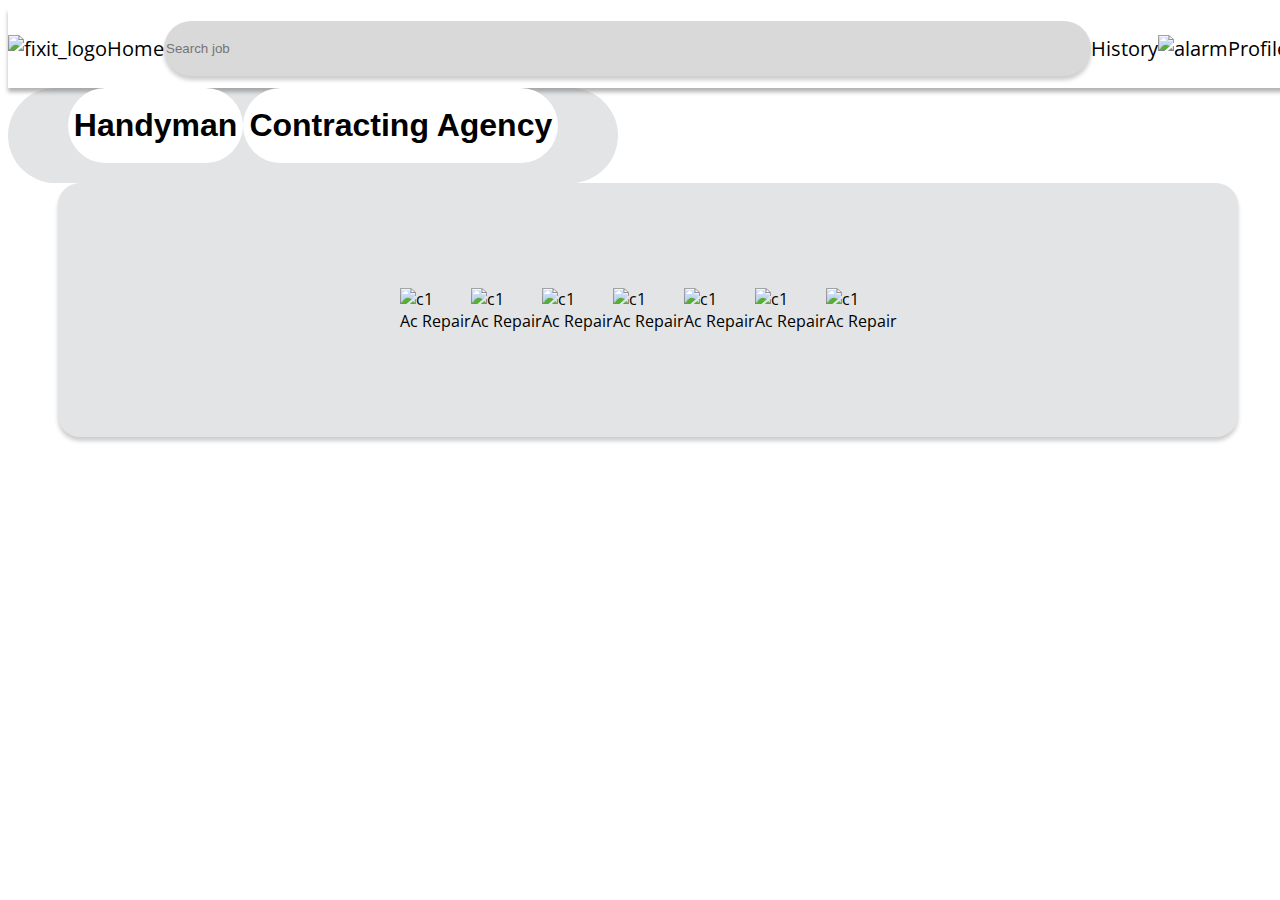
==== handyman.html @ 10f765a7 "merging with main" ====
<!DOCTYPE html>
<html lang="en">
<head>
    <meta charset="UTF-8">
    <meta name="viewport" content="width=device-width, initial-scale=1.0">
    <title>Document</title>
    <link rel="stylesheet" href="styles/handy.css">
</head>
<body>
    <div class="headers">
        <img src="" alt="fixit_logo">
        <div>Home</div>
        <input type="search" placeholder="Search job">
        <div>History</div>
        <div><img src="" alt="alarm">Profile</div>
    </div>
    <div class="agent">
        <button>Handyman</button>
        <button>Contracting Agency</button>
    </div>
    <section class="categories">
        <div>
            <img src="" alt="c1">
            <div>Ac Repair</div>
        </div>
        <div>
            <img src="" alt="c1">
            <div>Ac Repair</div>
        </div>
        <div>
            <img src="" alt="c1">
            <div>Ac Repair</div>
        </div>
        <div>
            <img src="" alt="c1">
            <div>Ac Repair</div>
        </div>
        <div>
            <img src="" alt="c1">
            <div>Ac Repair</div>
        </div>
        <div>
            <img src="" alt="c1">
            <div>Ac Repair</div>
        </div>
        <div>
            <img src="" alt="c1">
            <div>Ac Repair</div>
        </div>
    </section>
    <section class="bookings_reviews">
        <section class="bookings"></section>
        <section class="reviews"></section>
    </section>
    <section class="upcoming_orders"></section>
</body>
</html>
---- styles/handy.css ----
@import url('https://fonts.googleapis.com/css2?family=Open+Sans:ital,wght@0,300..800;1,300..800&display=swap');

body {
    width: 100%;
    height: 100%;
    display: flex;
    flex-direction: column;
    font-family: "Open sans";
}

.headers {
    font-size: 20px;
    font-weight: SemiBold;
    height: 80px;
    width: 100%;
    margin: 0;
    display: flex;
    flex-direction: row;
    justify-content: space-between;
    align-items: center;
    box-shadow: 0 4px 4px rgba(0, 0, 0, 0.3);
}

.headers input {
    display: flex;
    flex: 2;
    height: 55px;
    background-color: #D9D9D9;
    border: #3a3a3a;
    border-radius: 50px;
    box-shadow: 0 4px 4px #00000033;
}

.agent {
    height: 95px;
    width: 610px;
    display: flex;
    flex-direction: row;
    justify-content: center;
    border-radius: 50px;
    background-color: #6F767E33;
}
.agent button {
    height: 75px;
    background-color: white;
    border: none;
    border-radius: 50px;
    font-size: 32px;
    font-weight: Bold;
    justify-content: center;
    align-items: center;
}
.categories {
    height: 210px;
    margin: 0 50px;
    display: flex;
    flex-direction: row;
    justify-content: center;
    align-items: center;
    background-color: #6F767E33;
    box-shadow: 0 4px 4px #00000033;
    padding: 22px;
    border-radius: 22px;
}
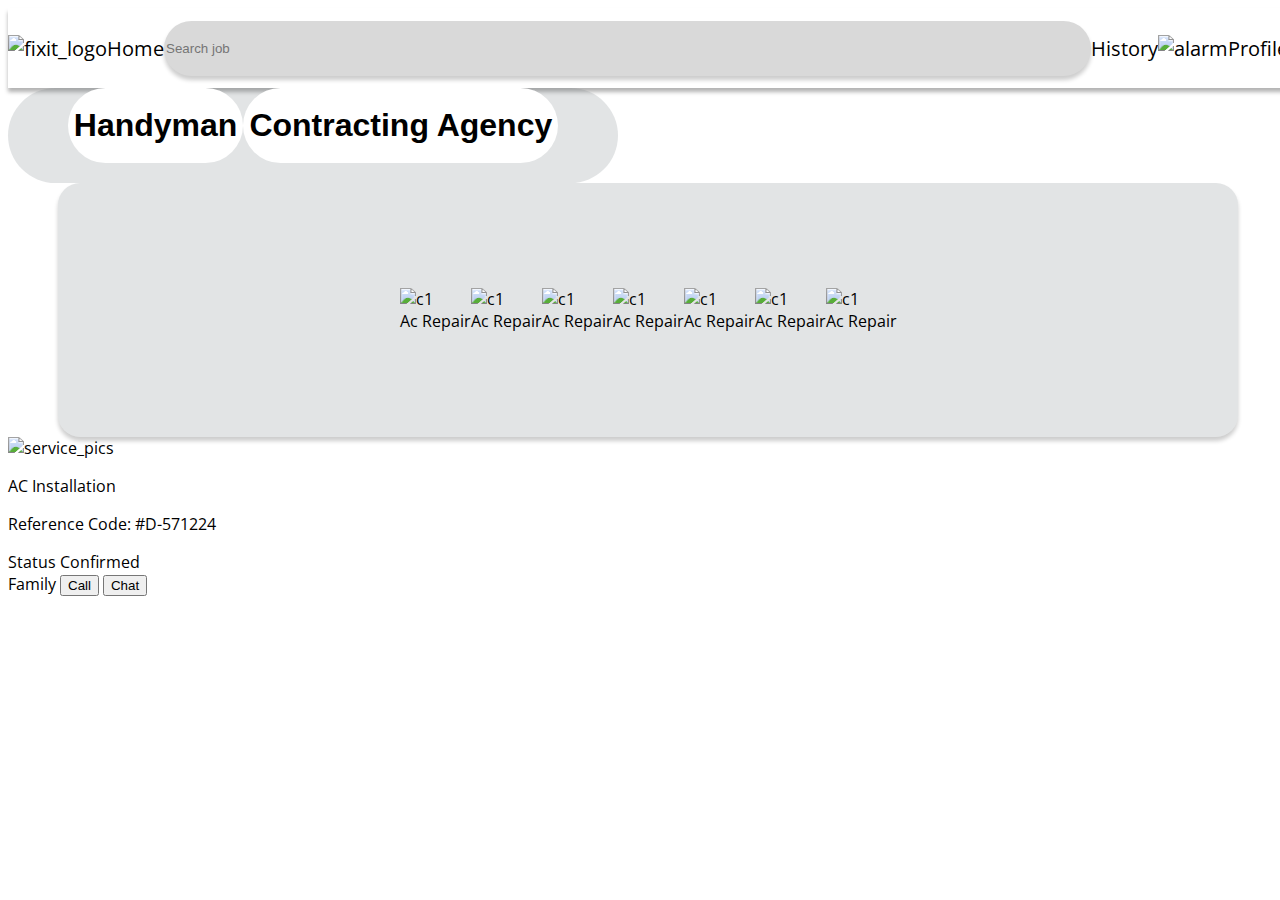
==== commit ddfcc7cd: "styling" ====
--- a/handyman.html
+++ b/handyman.html
@@ -49,7 +49,20 @@
         </div>
     </section>
     <section class="bookings_reviews">
-        <section class="bookings"></section>
+        <section class="bookings">
+            <div>
+                <img src="" alt="service_pics">
+                <p>AC Installation</p>
+                <p>Reference Code: #D-571224</p>
+            </div>
+            <div>
+                <div class="status">Status <span>Confirmed</span> </div>
+                <div>Family
+                    <button>Call</button>
+                    <button>Chat</button>
+                </div>
+            </div>
+        </section>
         <section class="reviews"></section>
     </section>
     <section class="upcoming_orders"></section>
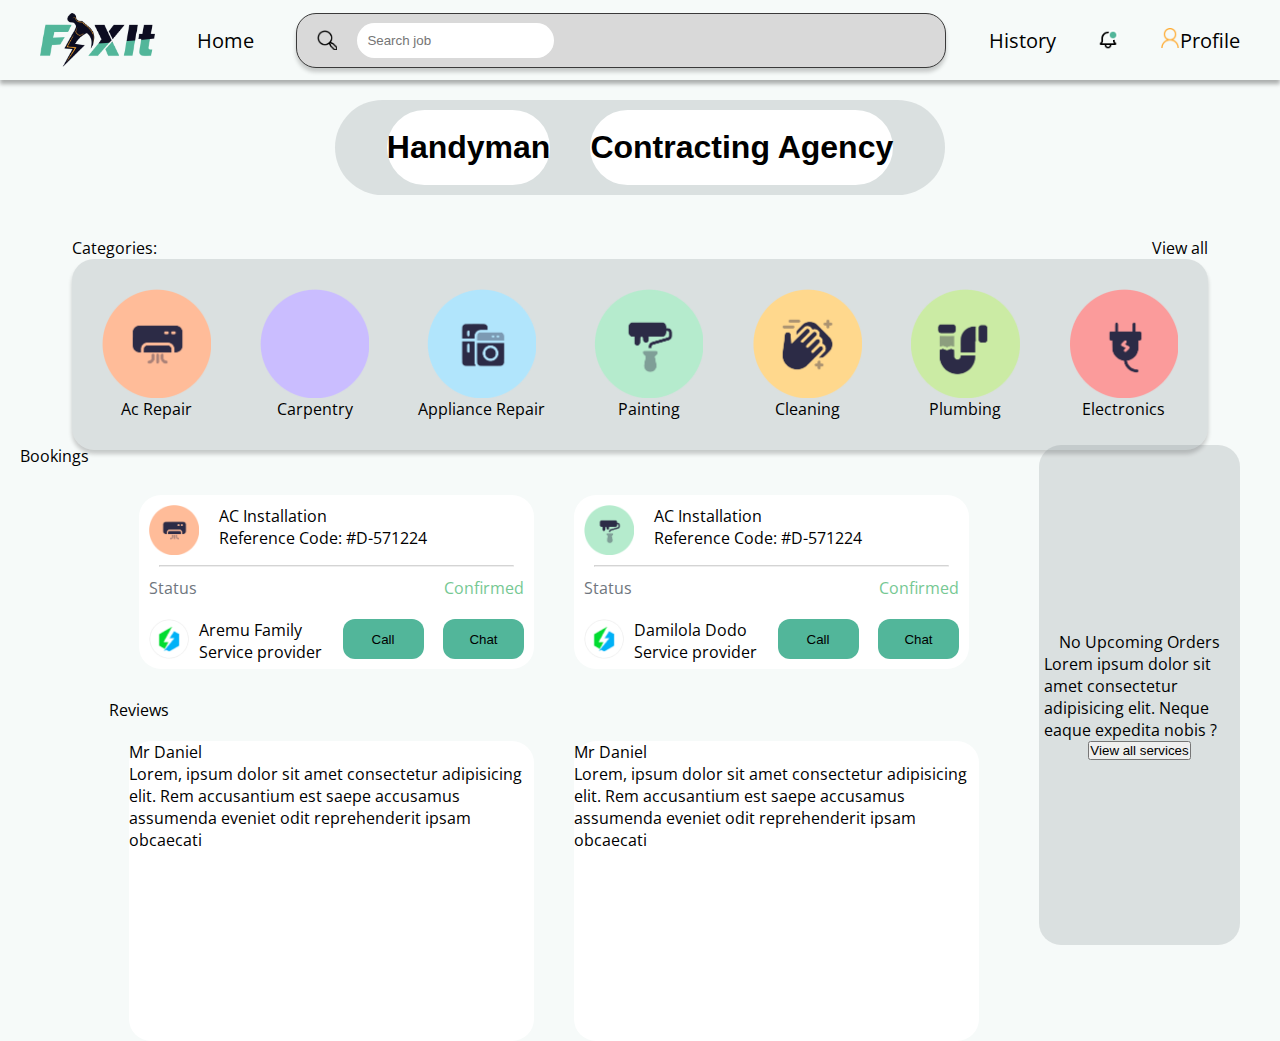
==== commit 3763c315: "styling upcoming orders" ====
--- a/handyman.html
+++ b/handyman.html
@@ -3,68 +3,138 @@
 <head>
     <meta charset="UTF-8">
     <meta name="viewport" content="width=device-width, initial-scale=1.0">
-    <title>Document</title>
+    <title>Handyman</title>
     <link rel="stylesheet" href="styles/handy.css">
 </head>
 <body>
     <div class="headers">
-        <img src="" alt="fixit_logo">
+        <img src="images/FixIt logo.png" alt="fixit_logo">
         <div>Home</div>
-        <input type="search" placeholder="Search job">
+        <div class="search_bar">
+            <img src="icons/lens.png" alt="search glass" style="width: 20px; height: 20px;">
+            <input type="search" placeholder="Search job">
+        </div>
         <div>History</div>
-        <div><img src="" alt="alarm">Profile</div>
+        <img src="icons/Notification.png" alt="notification icon" style="width: 20px; height: 20px;">
+        <div><img src="icons/fluent-mdl2_contact.png" alt="alarm" style="width: 20px; height: 20px;">Profile</div>
     </div>
     <div class="agent">
         <button>Handyman</button>
         <button>Contracting Agency</button>
     </div>
     <section class="categories">
-        <div>
-            <img src="" alt="c1">
-            <div>Ac Repair</div>
+        <div class="categories_tag">
+            <p>Categories:</p>
+            <p>View all</p>
         </div>
-        <div>
-            <img src="" alt="c1">
-            <div>Ac Repair</div>
-        </div>
-        <div>
-            <img src="" alt="c1">
-            <div>Ac Repair</div>
-        </div>
-        <div>
-            <img src="" alt="c1">
-            <div>Ac Repair</div>
-        </div>
-        <div>
-            <img src="" alt="c1">
-            <div>Ac Repair</div>
-        </div>
-        <div>
-            <img src="" alt="c1">
-            <div>Ac Repair</div>
-        </div>
-        <div>
-            <img src="" alt="c1">
-            <div>Ac Repair</div>
+        <div class="category_list">
+            <div class="categories_item">
+                <img src="icons/Ac Repair.png" alt="c1">
+                <p>Ac Repair</p>
+            </div>
+            <div class="categories_item">
+                <img src="icons/Beauty.png" alt="c1">
+                <p>Carpentry</p>
+            </div>
+            <div class="categories_item">
+                <img src="icons/Appliance.png" alt="c1">
+                <p>Appliance Repair</p>
+            </div>
+            <div class="categories_item">
+                <img src="icons/Painting.png" alt="c1">
+                <p>Painting</p>
+            </div>
+            <div class="categories_item">
+                <img src="icons/Cleaning.png" alt="c1">
+                <p>Cleaning</p>
+            </div>
+            <div class="categories_item">
+                <img src="icons/Plumbing.png" alt="c1">
+                <p>Plumbing</p>
+            </div>
+            <div class="categories_item">
+                <img src="icons/Electronics.png" alt="c1">
+                <p>Electronics</p>
+            </div>
         </div>
     </section>
-    <section class="bookings_reviews">
-        <section class="bookings">
-            <div>
-                <img src="" alt="service_pics">
-                <p>AC Installation</p>
-                <p>Reference Code: #D-571224</p>
-            </div>
-            <div>
-                <div class="status">Status <span>Confirmed</span> </div>
-                <div>Family
-                    <button>Call</button>
-                    <button>Chat</button>
+    
+    <section class="bookings">
+        <div class="booking_heading">Bookings</div>
+        <div class="orders_and_reviews">
+            <div class="ongoing_orders">
+                <div class="order">
+                    <div class="order_type">
+                        <img src="icons/Ac Repair.png" alt="service_pics" style="width: 50px; height: 50px;">
+                        <div>
+                            <p>AC Installation</p>
+                            <p>Reference Code: #D-571224</p>
+                        </div>
+                    </div>
+                    <hr style="margin: 0 20px; border-color: #cacaca4f;">
+                    <div class="order_time"></div>
+                    <div class="order_status">Status <span>Confirmed</span> </div>
+                    <div class="service_provider">
+                        <div class="provider">
+                            <img src="icons/48 place holder.png" alt="">
+                            <div>
+                                <p>Aremu Family</p>
+                                <p>Service provider</p>
+                            </div>
+                        </div>
+                        <button>Call</button>
+                        <button>Chat</button>
+                    </div>
+                </div>
+                <div class="order">
+                    <div class="order_type">
+                        <img src="icons/Painting.png" alt="service_pics" style="width: 50px; height: 50px;">
+                        <div>
+                            <p>AC Installation</p>
+                            <p>Reference Code: #D-571224</p>
+                        </div>
+                    </div>
+                    <hr style="margin: 0 20px; border-color: #cacaca4f;">
+                    <div class="order_time"></div>
+                    <div class="order_status">Status <span>Confirmed</span> </div>
+                    <div class="service_provider">
+                        <div class="provider">
+                            <img src="icons/48 place holder.png" alt="">
+                            <div>
+                                <p>Damilola Dodo</p>
+                                <p>Service provider</p>
+                            </div>
+                        </div>
+                        <button>Call</button>
+                        <button>Chat</button>
+                    </div>
                 </div>
             </div>
-        </section>
-        <section class="reviews"></section>
+            <div class="reviews">
+                <div class="review_heading">Reviews</div>
+                <div class="single_review">
+                    <div>
+                        <p>Mr Daniel</p>
+                        <p>
+                            Lorem, ipsum dolor sit amet consectetur adipisicing elit. Rem accusantium est saepe accusamus assumenda eveniet odit reprehenderit ipsam obcaecati 
+                        </p>
+                    </div>
+                    <div>
+                        <p>Mr Daniel</p>
+                        <p>
+                            Lorem, ipsum dolor sit amet consectetur adipisicing elit. Rem accusantium est saepe accusamus assumenda eveniet odit reprehenderit ipsam obcaecati  
+                        </p>
+                    </div>
+                </div>
+            </div>
+        </div>
+        <div class="upcoming_orders">
+            <p>No Upcoming Orders</p>
+            <p>
+                Lorem ipsum dolor sit amet consectetur adipisicing elit. Neque eaque expedita nobis ?
+            </p>
+            <button>View all services</button>
+        </div>
     </section>
-    <section class="upcoming_orders"></section>
 </body>
 </html>
--- a/styles/handy.css
+++ b/styles/handy.css
@@ -1,11 +1,26 @@
 @import url('https://fonts.googleapis.com/css2?family=Open+Sans:ital,wght@0,300..800;1,300..800&display=swap');
 
+:root {
+    --primary: #52b69a;
+    --primary-light: #76C893;
+    --seconadry: #ffa92c;
+    --text-color: #0c0c20;
+    --text-light: #6F767E;
+    --bg-color: #ffffff;
+}
+
+* {
+    margin: 0;
+    padding: 0;
+    box-sizing: border-box;
+}
 body {
     width: 100%;
-    height: 100%;
-    display: flex;
-    flex-direction: column;
+    display: flex;
+    flex-direction: column;
+    justify-content: center;
     font-family: "Open sans";
+    background-color: #F6FAF9;
 }
 
 .headers {
@@ -14,6 +29,7 @@
     height: 80px;
     width: 100%;
     margin: 0;
+    padding: 0 40px;
     display: flex;
     flex-direction: row;
     justify-content: space-between;
@@ -21,27 +37,44 @@
     box-shadow: 0 4px 4px rgba(0, 0, 0, 0.3);
 }
 
-.headers input {
+.headers img {
+    width: 115px;
+}
+.search_bar {
     display: flex;
     flex: 2;
     height: 55px;
+    max-width: 650px;
     background-color: #D9D9D9;
+    border: solid #3a3a3a;
+    border-width: 1px;
+    border-radius: 20px;
+    box-shadow: 0 4px 4px #00000033;
+    justify-content: left;
+    align-items: center;
+    padding-left: 20px;
+}
+.search_bar input {
     border: #3a3a3a;
     border-radius: 50px;
-    box-shadow: 0 4px 4px #00000033;
-}
-
+    padding: 10px;
+    margin-left: 20px;
+}
 .agent {
     height: 95px;
     width: 610px;
-    display: flex;
-    flex-direction: row;
-    justify-content: center;
+    margin: 20px;
+    display: flex;
+    flex-direction: row;
+    justify-content: center;
+    align-self: center;
+    align-items: center;
     border-radius: 50px;
     background-color: #6F767E33;
 }
 .agent button {
     height: 75px;
+    margin: 0 20px;
     background-color: white;
     border: none;
     border-radius: 50px;
@@ -53,13 +86,149 @@
 .categories {
     height: 210px;
     margin: 0 50px;
-    display: flex;
-    flex-direction: row;
-    justify-content: center;
+    padding: 0 20px;
+    display: flex;
+    flex-direction: column;
+    justify-content: space-between;
+    align-items: center;
+    justify-self: center;
+    padding: 22px;
+    border-radius: 22px;
+}
+
+.categories_tag {
+    /* margin: 0 50px;
+    padding: 0 20px; */
+    width: 100%;
+    display: flex;
+    flex-direction: row;
+    justify-content: space-between;
+    align-items: center;
+}
+.category_list {
+    width: 100%;
+    margin: 0 50px;
+    padding: 20px;
+    display: flex;
+    flex-direction: row;
+    justify-content: space-between;
     align-items: center;
     background-color: #6F767E33;
     box-shadow: 0 4px 4px #00000033;
-    padding: 22px;
-    border-radius: 22px;
-}
-
+    border-radius: 22px;
+}
+.categories_item {
+    margin: 10px;
+    display: flex;
+    flex-direction: column;
+    justify-content: center;
+    align-items: center;
+    
+}
+
+.categories_item img {
+    width: 109px;
+    height: 109px;
+}
+.bookings {
+    display: flex;
+    flex-direction: row;
+    margin: 20px;
+    /* justify-content: space-between; */
+}
+
+.orders_and_reviews {
+    margin: 20px;
+    display: flex;
+    flex-direction: column;
+    /* box-shadow: 0 4px 4px #00000033;
+    border-radius: 22px; */
+    flex: 2;
+}
+
+.ongoing_orders {
+    /* width: 45%; */
+    margin: 10px;
+    display: flex;
+    flex-direction: row;
+    
+}
+
+.order {
+    width: 395px;
+    /* height: 245px; */
+    display: flex;
+    flex-direction: column;
+    margin: 20px;
+    border-radius: 22px;
+    background-color: white;
+}
+.order_type {
+    display: flex;
+    flex-direction: row;
+    
+}
+.order_type img {
+    margin: 10px;
+}
+.order_type div {
+    margin: 10px;
+}
+.order_status {
+    display: flex;
+    margin: 10px;
+    justify-content: space-between;
+    color: var(--text-light);
+}
+.order_status span {
+    color: var(--primary-light);
+}
+.service_provider {
+    height: 40px;
+    margin: 10px;
+    display: flex;
+    flex-direction: row;
+    justify-content: space-between;
+}
+.provider {
+    display: flex;
+}
+.provider div {
+    margin-left: 10px;
+}
+.service_provider button {
+    width: 81px;
+    background-color: var(--primary);
+    border: none;
+    border-radius: 12px;
+    padding: 10px 20px;
+}
+.reviews {
+    display: flex;
+    flex-direction: column;
+    height: 300px;
+}
+.single_review {
+    display: flex;
+    flex-direction: row;
+    height: 250px;
+}
+.single_review div {
+    height: 300px;
+    margin: 20px;
+    border-radius: 22px;
+    background-color: white;
+}
+.upcoming_orders {
+    padding: 0 5px;
+    height: 500px;
+    width: 310px;
+    display: flex;
+    flex-direction: column;
+    justify-content: center;
+    align-items: center;
+    margin: 0 20px;
+    background-color: #6F767E33;
+    border-radius: 22px;
+    flex: 1;
+}
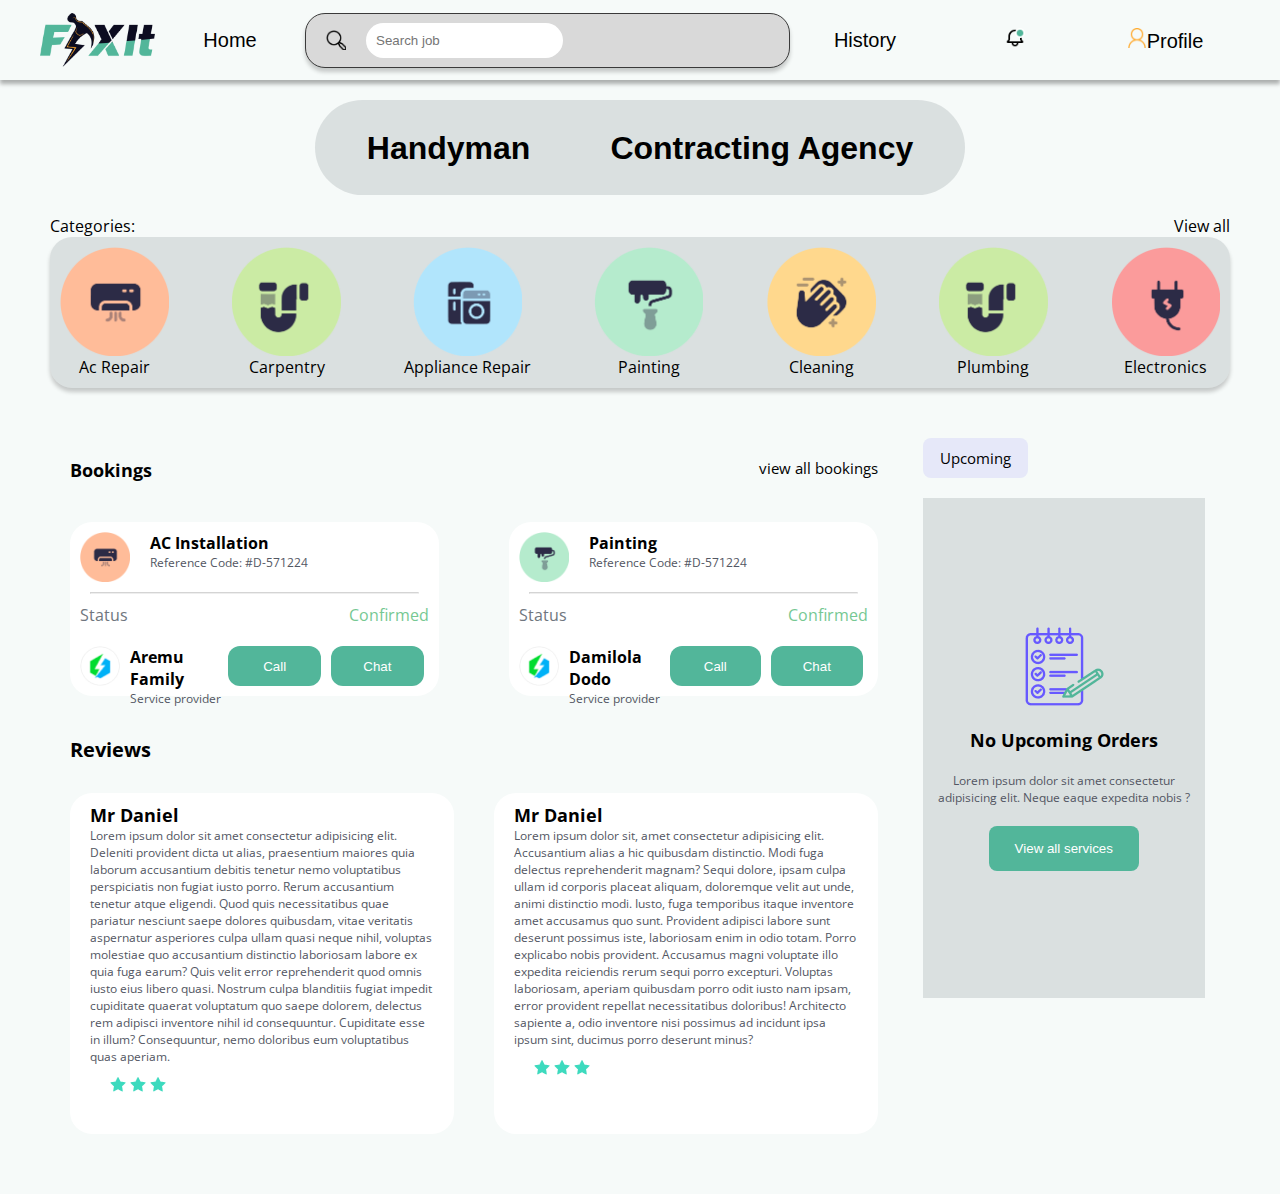
==== commit f22435b3: "handyman main page done" ====
--- a/handyman.html
+++ b/handyman.html
@@ -9,14 +9,14 @@
 <body>
     <div class="headers">
         <img src="images/FixIt logo.png" alt="fixit_logo">
-        <div>Home</div>
+        <button>Home</button>
         <div class="search_bar">
             <img src="icons/lens.png" alt="search glass" style="width: 20px; height: 20px;">
             <input type="search" placeholder="Search job">
         </div>
-        <div>History</div>
-        <img src="icons/Notification.png" alt="notification icon" style="width: 20px; height: 20px;">
-        <div><img src="icons/fluent-mdl2_contact.png" alt="alarm" style="width: 20px; height: 20px;">Profile</div>
+        <button>History</button>
+        <button><img src="icons/Notification.png" alt="notification icon" style="width: 20px; height: 20px;"></button>
+        <button><img src="icons/fluent-mdl2_contact.png" alt="alarm" style="width: 20px; height: 20px;">Profile</button>
     </div>
     <div class="agent">
         <button>Handyman</button>
@@ -33,7 +33,7 @@
                 <p>Ac Repair</p>
             </div>
             <div class="categories_item">
-                <img src="icons/Beauty.png" alt="c1">
+                <img src="icons/Plumbing.png" alt="c1">
                 <p>Carpentry</p>
             </div>
             <div class="categories_item">
@@ -60,15 +60,20 @@
     </section>
     
     <section class="bookings">
-        <div class="booking_heading">Bookings</div>
         <div class="orders_and_reviews">
+            <div class="booking_heading">
+                <p style="font-size: 18px; font-weight: Bold;">Bookings</p>
+                <p style="justify-self: right; font-size: 15px; font-weight: SemiBold; color: black;">
+                    <a href="">view all bookings</a>
+                </p>
+            </div>
             <div class="ongoing_orders">
                 <div class="order">
                     <div class="order_type">
                         <img src="icons/Ac Repair.png" alt="service_pics" style="width: 50px; height: 50px;">
                         <div>
-                            <p>AC Installation</p>
-                            <p>Reference Code: #D-571224</p>
+                            <p class="p1">AC Installation</p>
+                            <p class="p2">Reference Code: #D-571224</p>
                         </div>
                     </div>
                     <hr style="margin: 0 20px; border-color: #cacaca4f;">
@@ -78,8 +83,8 @@
                         <div class="provider">
                             <img src="icons/48 place holder.png" alt="">
                             <div>
-                                <p>Aremu Family</p>
-                                <p>Service provider</p>
+                                <p class="p1">Aremu Family</p>
+                                <p class="p2">Service provider</p>
                             </div>
                         </div>
                         <button>Call</button>
@@ -90,8 +95,8 @@
                     <div class="order_type">
                         <img src="icons/Painting.png" alt="service_pics" style="width: 50px; height: 50px;">
                         <div>
-                            <p>AC Installation</p>
-                            <p>Reference Code: #D-571224</p>
+                            <p class="p1">Painting</p>
+                            <p class="p2">Reference Code: #D-571224</p>
                         </div>
                     </div>
                     <hr style="margin: 0 20px; border-color: #cacaca4f;">
@@ -101,8 +106,8 @@
                         <div class="provider">
                             <img src="icons/48 place holder.png" alt="">
                             <div>
-                                <p>Damilola Dodo</p>
-                                <p>Service provider</p>
+                                <p class="p1">Damilola Dodo</p>
+                                <p class="p2">Service provider</p>
                             </div>
                         </div>
                         <button>Call</button>
@@ -113,27 +118,43 @@
             <div class="reviews">
                 <div class="review_heading">Reviews</div>
                 <div class="single_review">
-                    <div>
-                        <p>Mr Daniel</p>
-                        <p>
-                            Lorem, ipsum dolor sit amet consectetur adipisicing elit. Rem accusantium est saepe accusamus assumenda eveniet odit reprehenderit ipsam obcaecati 
+                    <div class="reviewer">
+                        <p class="p3">Mr Daniel</p>
+                        <p class="p4">
+                            Lorem ipsum dolor sit amet consectetur adipisicing elit. Deleniti provident dicta ut alias, praesentium maiores quia laborum accusantium debitis tenetur nemo voluptatibus perspiciatis non fugiat iusto porro. Rerum accusantium tenetur atque eligendi. Quod quis necessitatibus quae pariatur nesciunt saepe dolores quibusdam, vitae veritatis aspernatur asperiores culpa ullam quasi neque nihil, voluptas molestiae quo accusantium distinctio laboriosam labore ex quia fuga earum? Quis velit error reprehenderit quod omnis iusto eius libero quasi. Nostrum culpa blanditiis fugiat impedit cupiditate quaerat voluptatum quo saepe dolorem, delectus rem adipisci inventore nihil id consequuntur. Cupiditate esse in illum? Consequuntur, nemo doloribus eum voluptatibus quas aperiam.
                         </p>
+                        <div>
+                            <img src="icons/star.png" alt="">
+                            <img src="icons/star.png" alt="">
+                            <img src="icons/star.png" alt="">
+                        </div>
                     </div>
-                    <div>
-                        <p>Mr Daniel</p>
-                        <p>
-                            Lorem, ipsum dolor sit amet consectetur adipisicing elit. Rem accusantium est saepe accusamus assumenda eveniet odit reprehenderit ipsam obcaecati  
+                    <div class="reviewer">
+                        <p class="p3">Mr Daniel</p>
+                        <p class="p4">
+                            Lorem ipsum dolor sit, amet consectetur adipisicing elit. Accusantium alias a hic quibusdam distinctio. Modi fuga delectus reprehenderit magnam? Sequi dolore, ipsam culpa ullam id corporis placeat aliquam, doloremque velit aut unde, animi distinctio modi. Iusto, fuga temporibus itaque inventore amet accusamus quo sunt. Provident adipisci labore sunt deserunt possimus iste, laboriosam enim in odio totam. Porro explicabo nobis provident. Accusamus magni voluptate illo expedita reiciendis rerum sequi porro excepturi. Voluptas laboriosam, aperiam quibusdam porro odit iusto nam ipsam, error provident repellat necessitatibus doloribus! Architecto sapiente a, odio inventore nisi possimus ad incidunt ipsa ipsum sint, ducimus porro deserunt minus?
                         </p>
+                        <div>
+                            <img src="icons/star.png" alt="">
+                            <img src="icons/star.png" alt="">
+                            <img src="icons/star.png" alt="">
+                        </div>
                     </div>
                 </div>
             </div>
         </div>
         <div class="upcoming_orders">
-            <p>No Upcoming Orders</p>
-            <p>
-                Lorem ipsum dolor sit amet consectetur adipisicing elit. Neque eaque expedita nobis ?
-            </p>
-            <button>View all services</button>
+            <div class="upcoming_heading">Upcoming</div>
+            <div class="upcoming">
+                <img src="icons/Component 13.png" alt="note">
+                <div>
+                    <p style="font-size: 18px; font-weight: Bold;">No Upcoming Orders</p>
+                    <p style="font-size: 12px; color: #535763;">
+                        Lorem ipsum dolor sit amet consectetur adipisicing elit. Neque eaque expedita nobis ?
+                    </p>
+                    <button>View all services</button>
+                </div>
+            </div>
         </div>
     </section>
 </body>
--- a/styles/handy.css
+++ b/styles/handy.css
@@ -18,11 +18,18 @@
     width: 100%;
     display: flex;
     flex-direction: column;
-    justify-content: center;
+    /* justify-content: space-between; */
     font-family: "Open sans";
     background-color: #F6FAF9;
 }
-
+a {
+    color: black;
+    text-decoration: none;
+}
+* button {
+    color: white;
+    cursor: pointer;
+}
 .headers {
     font-size: 20px;
     font-weight: SemiBold;
@@ -36,7 +43,15 @@
     align-items: center;
     box-shadow: 0 4px 4px rgba(0, 0, 0, 0.3);
 }
-
+.headers button {
+    width: 150px;
+    height: 38px;
+    background-color: transparent;
+    border: none;
+    color: black;
+    font-size: 20px;
+    font-weight: SemiBold;
+}
 .headers img {
     width: 115px;
 }
@@ -62,7 +77,7 @@
 }
 .agent {
     height: 95px;
-    width: 610px;
+    width: 650px;
     margin: 20px;
     display: flex;
     flex-direction: row;
@@ -75,24 +90,28 @@
 .agent button {
     height: 75px;
     margin: 0 20px;
-    background-color: white;
+    padding: 20px;
+    color: black;
     border: none;
     border-radius: 50px;
     font-size: 32px;
     font-weight: Bold;
     justify-content: center;
     align-items: center;
+    background-color: transparent;
+}
+.agent button:hover {
+    background-color: white;
+    box-shadow: 0 4px 4px #00000033;
 }
 .categories {
-    height: 210px;
     margin: 0 50px;
-    padding: 0 20px;
     display: flex;
     flex-direction: column;
     justify-content: space-between;
     align-items: center;
     justify-self: center;
-    padding: 22px;
+    /* padding: 22px; */
     border-radius: 22px;
 }
 
@@ -108,9 +127,9 @@
 .category_list {
     width: 100%;
     margin: 0 50px;
-    padding: 20px;
-    display: flex;
-    flex-direction: row;
+    display: flex;
+    flex-direction: row;
+    flex-wrap: wrap;
     justify-content: space-between;
     align-items: center;
     background-color: #6F767E33;
@@ -133,40 +152,56 @@
 .bookings {
     display: flex;
     flex-direction: row;
+    flex-wrap: wrap;
+    margin: 50px;
+    /* background-color: #76C893; */
+    /* justify-content: space-between; */
+}
+.booking_heading {
+    display: flex;
+    justify-content: space-between;
     margin: 20px;
-    /* justify-content: space-between; */
-}
-
+}
 .orders_and_reviews {
-    margin: 20px;
+    /* margin: 20px; */
     display: flex;
     flex-direction: column;
     /* box-shadow: 0 4px 4px #00000033;
     border-radius: 22px; */
-    flex: 2;
+    flex: 3;
 }
 
 .ongoing_orders {
     /* width: 45%; */
-    margin: 10px;
-    display: flex;
-    flex-direction: row;
-    
-}
-
+    /* margin: 10px; */
+    display: flex;
+    flex-direction: row;
+    justify-content: space-between;
+    gap: 30px;
+    flex-wrap: wrap;
+}
+
+.p1 {
+    font-size: 16px;
+    font-weight: Bold;
+}
+.p2 {
+    font-size: 12px;
+    color: #535763;
+}
 .order {
-    width: 395px;
+    /* min-width: 395px; */
     /* height: 245px; */
     display: flex;
     flex-direction: column;
     margin: 20px;
     border-radius: 22px;
     background-color: white;
+    flex: 1;
 }
 .order_type {
     display: flex;
     flex-direction: row;
-    
 }
 .order_type img {
     margin: 10px;
@@ -192,43 +227,117 @@
 }
 .provider {
     display: flex;
+    /* flex-wrap: wrap; */
 }
 .provider div {
     margin-left: 10px;
 }
 .service_provider button {
-    width: 81px;
+    width: 100px;
     background-color: var(--primary);
     border: none;
     border-radius: 12px;
     padding: 10px 20px;
+    margin: 0 5px;
 }
 .reviews {
     display: flex;
     flex-direction: column;
-    height: 300px;
+    flex-wrap: wrap;
+    /* height: 300px; */
+}
+.review_heading {
+    font-size: 20px;
+    font-weight: Bold;
+    margin: 20px;
 }
 .single_review {
     display: flex;
     flex-direction: row;
-    height: 250px;
+    flex-wrap: wrap;
+    justify-content: space-between;
+    /* gap: 30px; */
+    /* height: 250px; */
+    /* background-color: #6F767E; */
 }
 .single_review div {
-    height: 300px;
-    margin: 20px;
+    flex: 1;
+    width: 350px;
+    /* height: 300px; */
+    margin: 10px 20px;
+    padding: 10px 20px;
     border-radius: 22px;
-    background-color: white;
+    background-color: rgb(255, 255, 255);
+}
+
+.reviewer div {
+    margin: 0;
+}
+.p3 {
+    font-size: 18px;
+    font-weight: Bold;
+}
+.p4 {
+    font-size: 12px;
+    color: #535763;
 }
 .upcoming_orders {
     padding: 0 5px;
     height: 500px;
     width: 310px;
+    display: block;
+    /* flex-direction: column; */
+    justify-content: left;
+    align-items: center;
+    margin: 0 20px;
+    border-radius: 7px;
+    flex: 1;
+}
+.upcoming_orders p {
+    text-align: center;
+}
+.upcoming_orders button {
+    display: block;
+    width: 150px;
+    height: 45px;
+    border-radius: 8px;
+    border: none;
+    background-color: var(--primary);
+}
+.upcoming_orders button {
+    margin: 10px;
+}
+.upcoming_orders img {
+    margin: 10px;
+}
+.upcoming_orders p {
+    margin: 10px;
+}
+.upcoming_heading {
+    width: 105px;
+    height: 40px;
+    color: rgb(0, 0, 0);
+    margin: 0px;
+    background-color: #6759ff1c;
+    /* justify-content: center;
+    align-items: center; */
+    border-radius: 8px;
+    border: none;
+    font-size: 15px;
+    font-weight: SemiBold;
+}
+
+.upcoming_orders div {
+    /* margin: 10px; */
     display: flex;
     flex-direction: column;
     justify-content: center;
     align-items: center;
-    margin: 0 20px;
+}
+
+.upcoming {
+    height: 500px;
     background-color: #6F767E33;
-    border-radius: 22px;
-    flex: 1;
-}
+    margin: 20px 0;
+}
+
